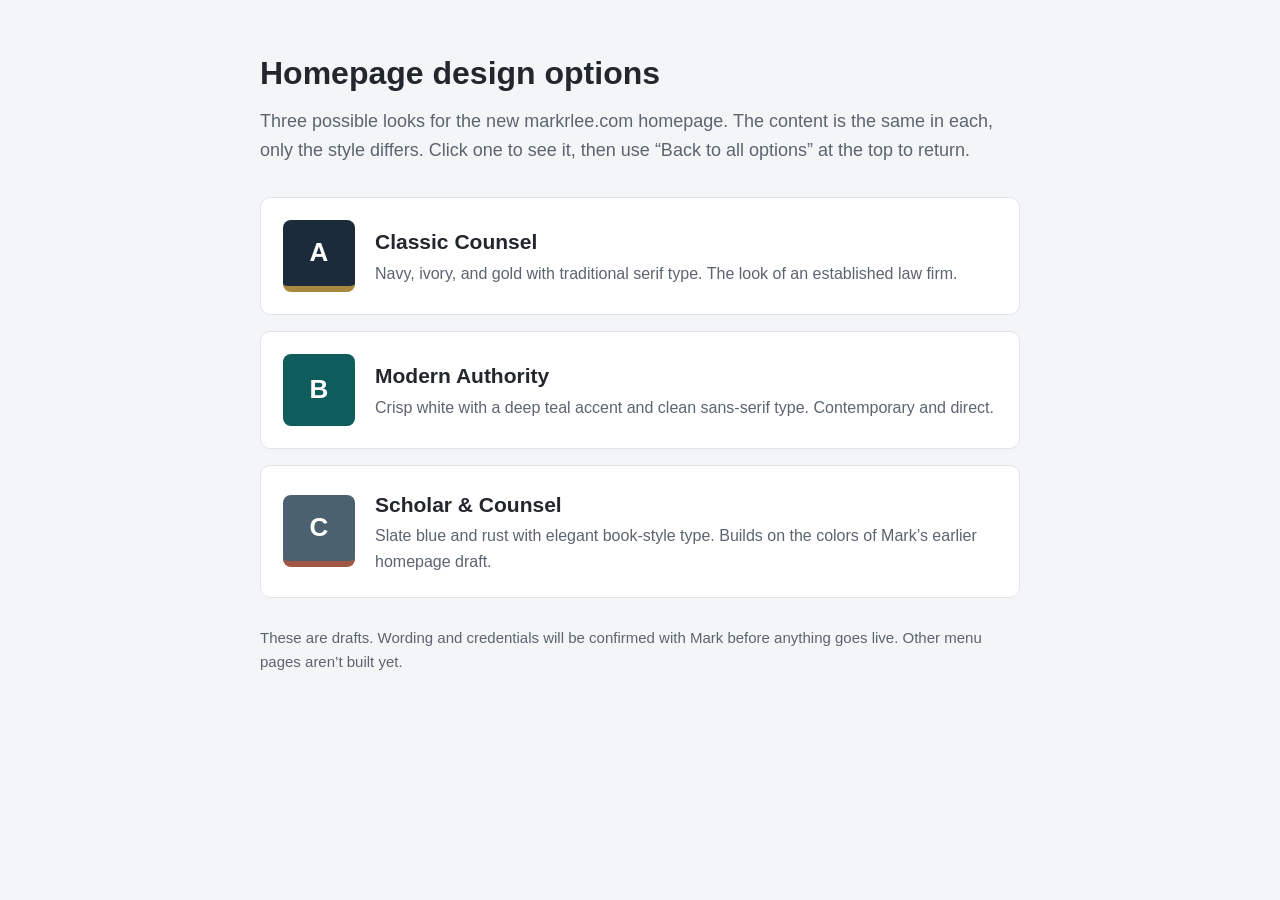
==== mockups/index.html @ a725055d "Add three homepage design mockups for review Classic Counsel, Modern Authority, and Scholar & Counse" ====
<!doctype html>
<html lang="en">
<head>
	<meta charset="utf-8">
	<meta name="viewport" content="width=device-width, initial-scale=1">
	<meta name="robots" content="noindex, nofollow"> <!-- PREVIEW ONLY: remove at launch -->
	<title>Homepage Design Options</title>
	<style>
		* { box-sizing: border-box; margin: 0; padding: 0; }
		body { font-family: "Segoe UI", Arial, sans-serif; font-size: 18px; line-height: 1.6; color: #22272e; background: #f4f5f7; padding: 48px 20px; }
		main { max-width: 760px; margin: 0 auto; }
		h1 { font-size: 32px; margin-bottom: 8px; }
		.intro { color: #5b6470; margin-bottom: 32px; }
		a.option { display: grid; grid-template-columns: 72px 1fr; gap: 20px; align-items: center; background: #fff; border: 1px solid #dfe3e8; border-radius: 10px; padding: 22px; margin-bottom: 16px; text-decoration: none; color: inherit; }
		a.option:hover { border-color: #22272e; }
		.swatch { width: 72px; height: 72px; border-radius: 8px; display: grid; place-items: center; color: #fff; font-size: 26px; font-weight: 700; }
		h2 { font-size: 21px; margin-bottom: 2px; }
		.option p { color: #5b6470; font-size: 16px; }
		.note { margin-top: 28px; font-size: 15px; color: #5b6470; }
	</style>
</head>
<body>
	<main>
		<h1>Homepage design options</h1>
		<p class="intro">Three possible looks for the new markrlee.com homepage. The content is the same in each, only the style differs. Click one to see it, then use “Back to all options” at the top to return.</p>

		<a class="option" href="a-classic.html">
			<span class="swatch" style="background:#1c2b3a;border-bottom:6px solid #a8873e">A</span>
			<span><h2>Classic Counsel</h2><p>Navy, ivory, and gold with traditional serif type. The look of an established law firm.</p></span>
		</a>
		<a class="option" href="b-modern.html">
			<span class="swatch" style="background:#0f5c5c">B</span>
			<span><h2>Modern Authority</h2><p>Crisp white with a deep teal accent and clean sans-serif type. Contemporary and direct.</p></span>
		</a>
		<a class="option" href="c-scholar.html">
			<span class="swatch" style="background:#4c6170;border-bottom:6px solid #a25744">C</span>
			<span><h2>Scholar &amp; Counsel</h2><p>Slate blue and rust with elegant book-style type. Builds on the colors of Mark’s earlier homepage draft.</p></span>
		</a>

		<p class="note">These are drafts. Wording and credentials will be confirmed with Mark before anything goes live. Other menu pages aren’t built yet.</p>
	</main>
</body>
</html>
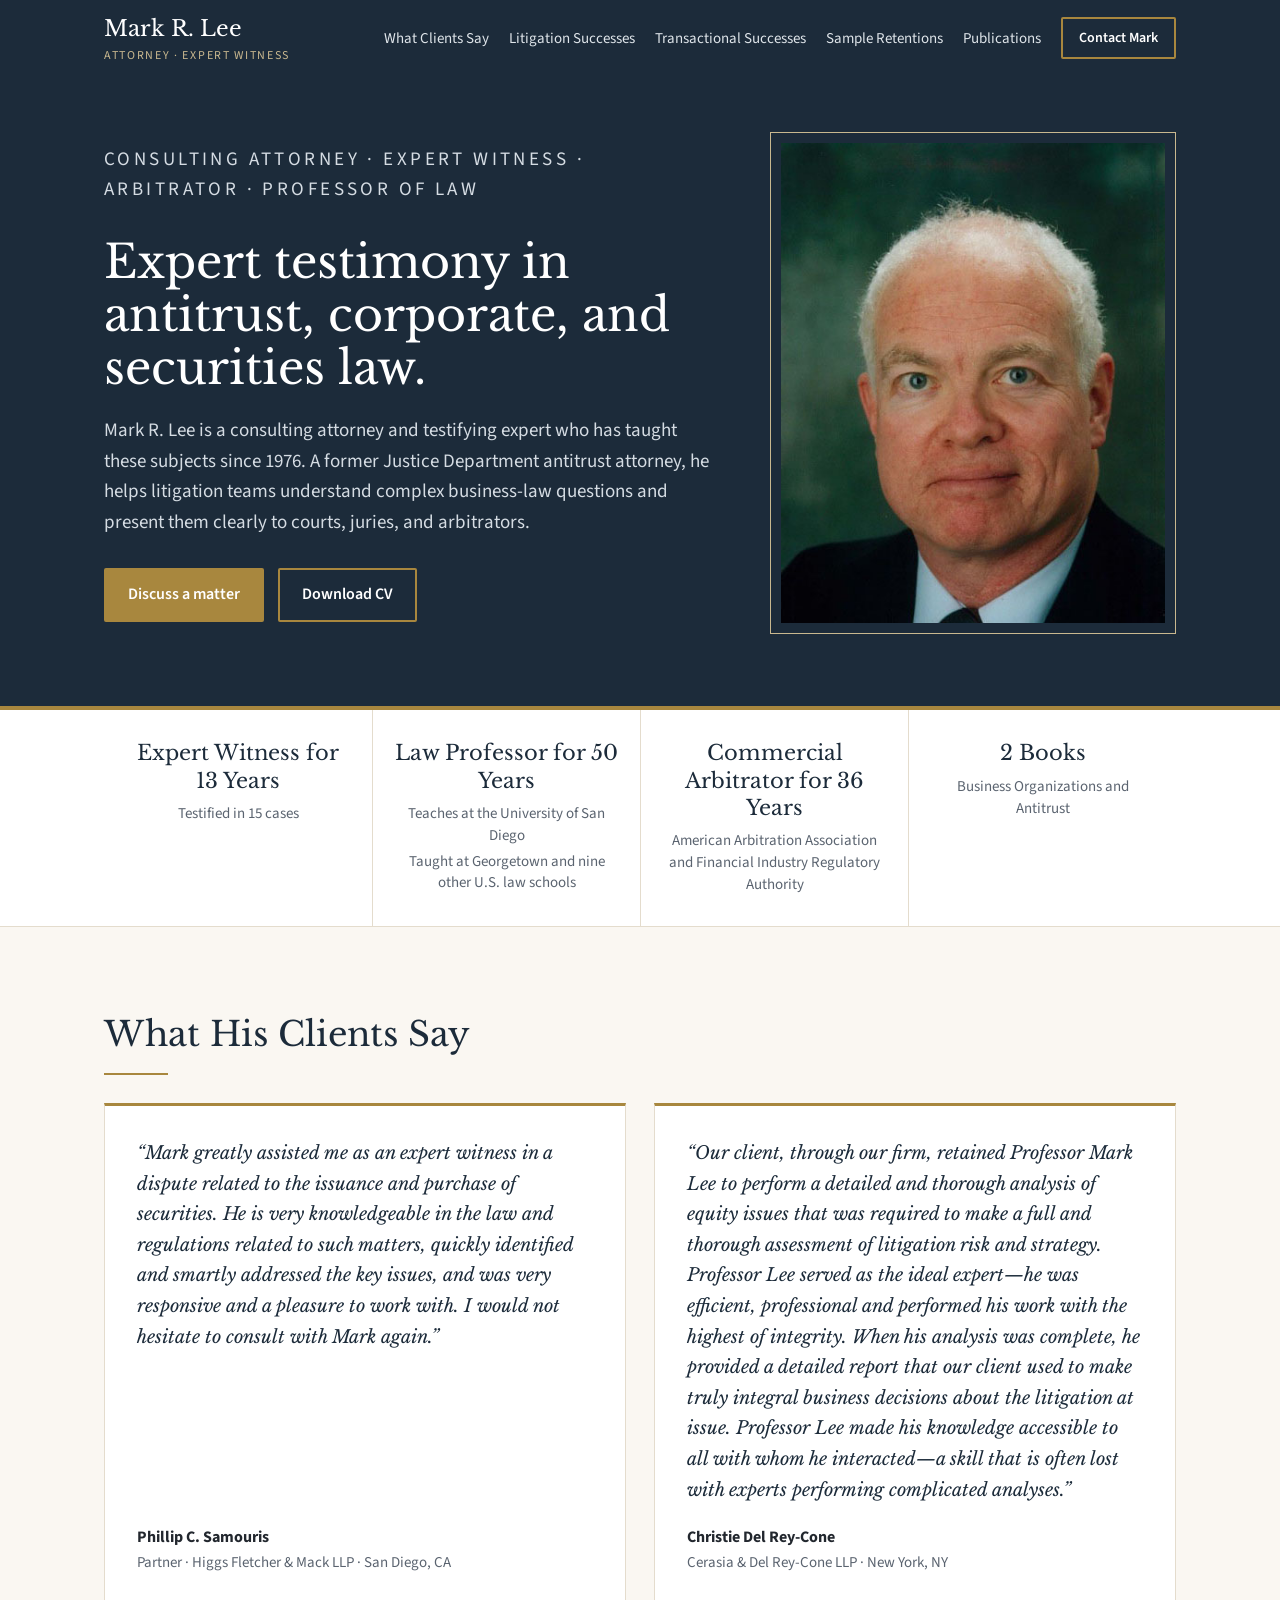
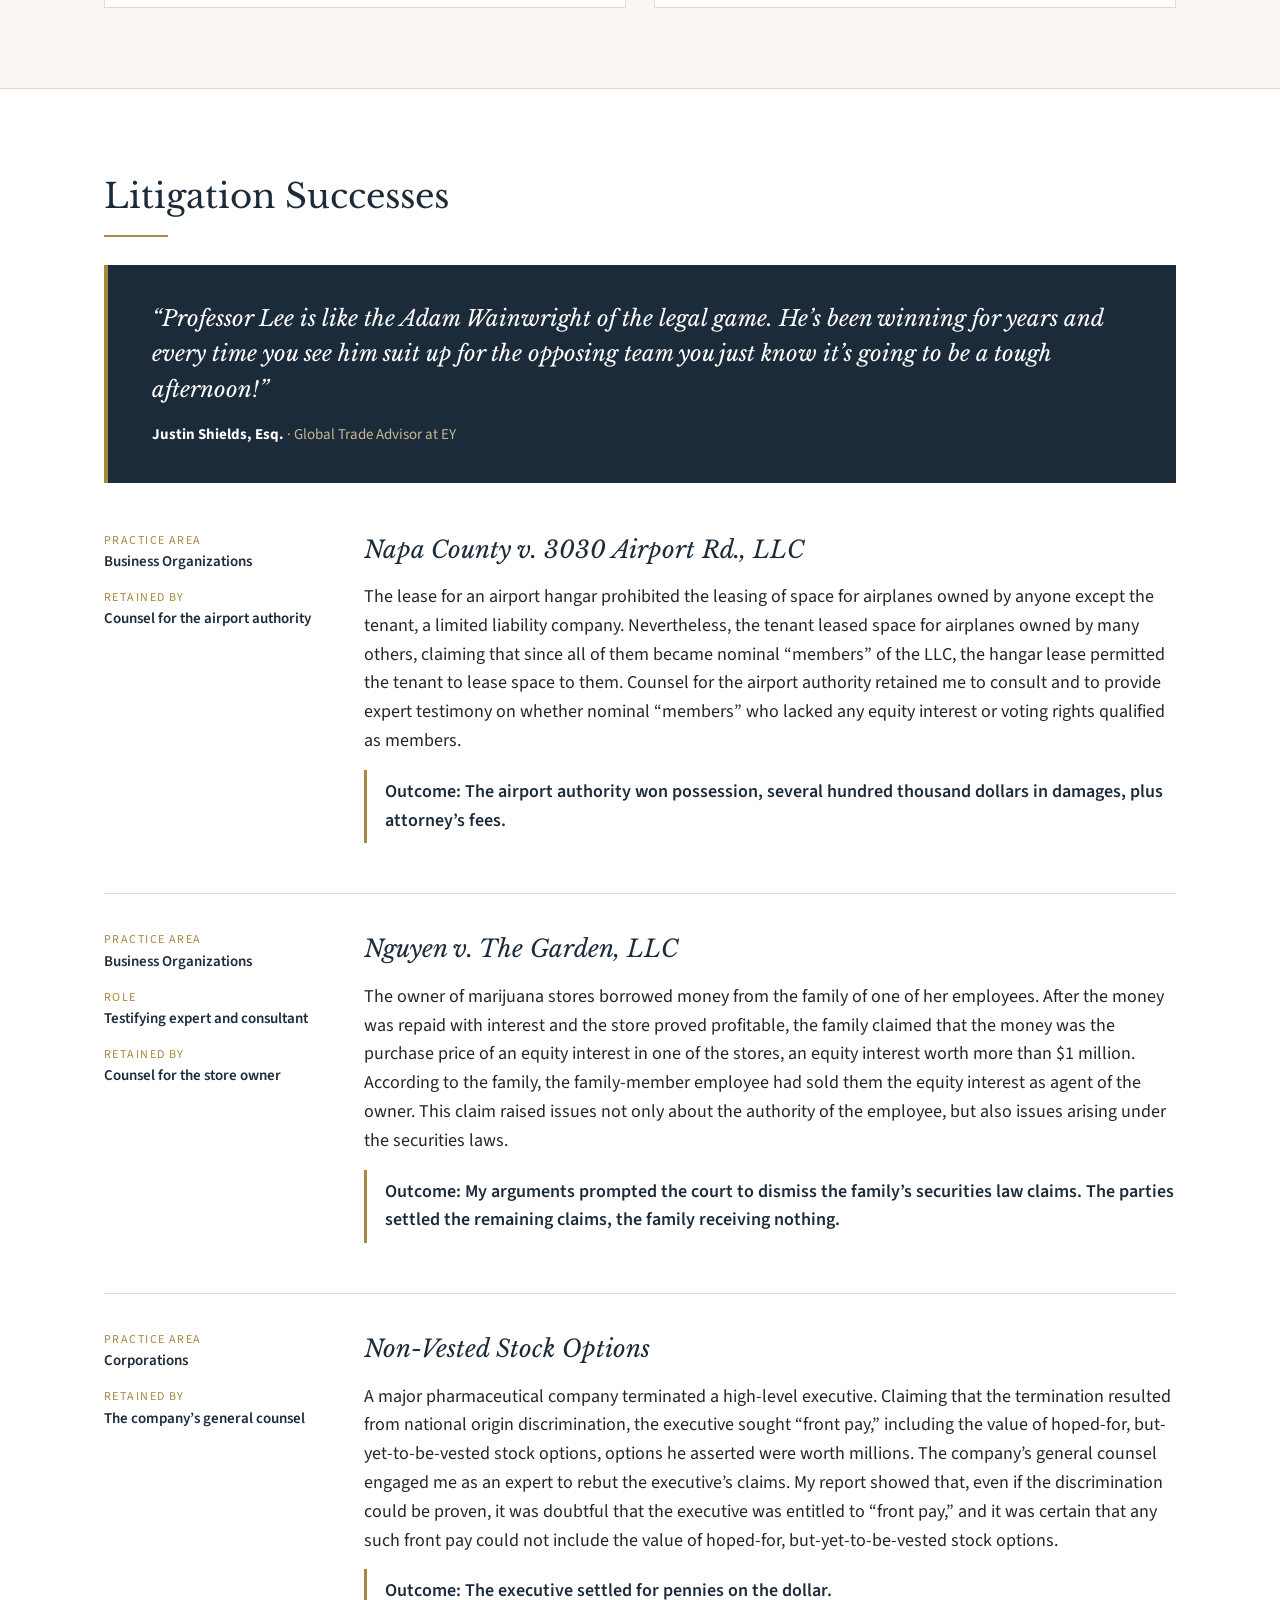
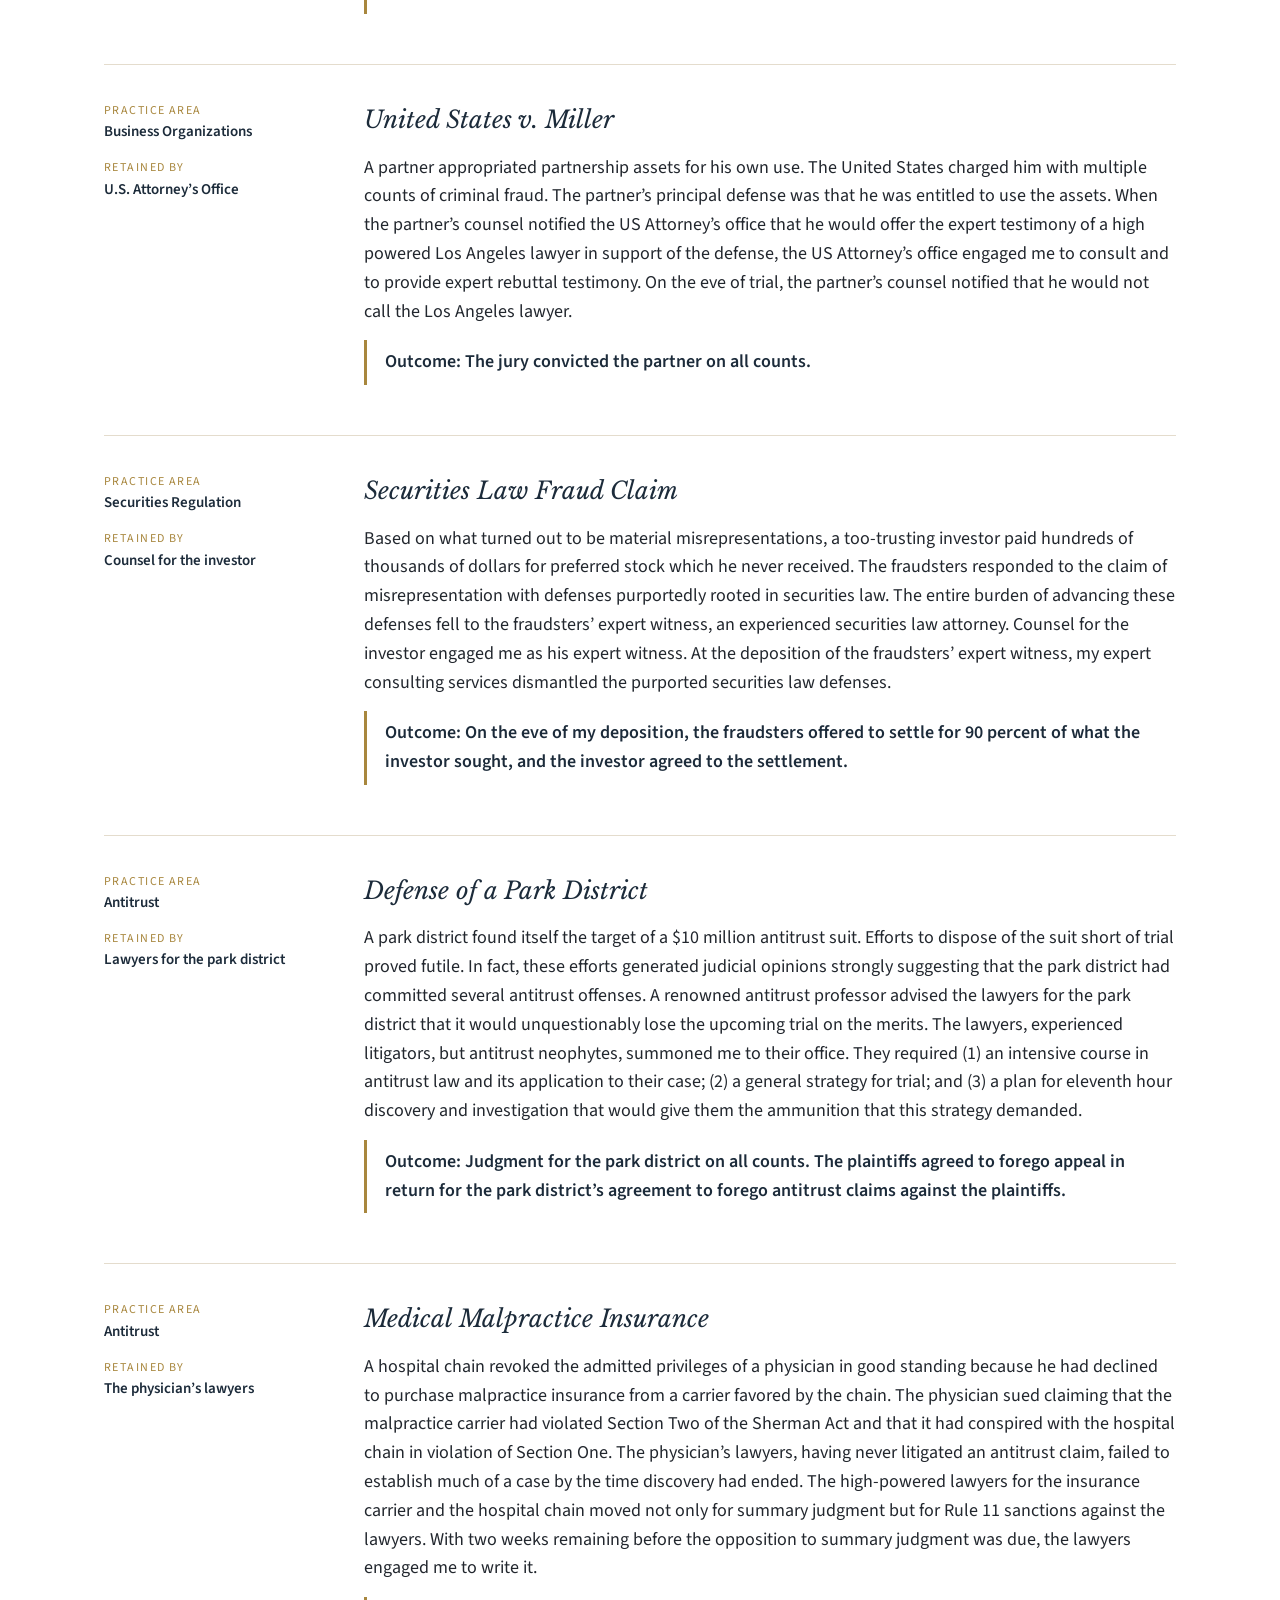
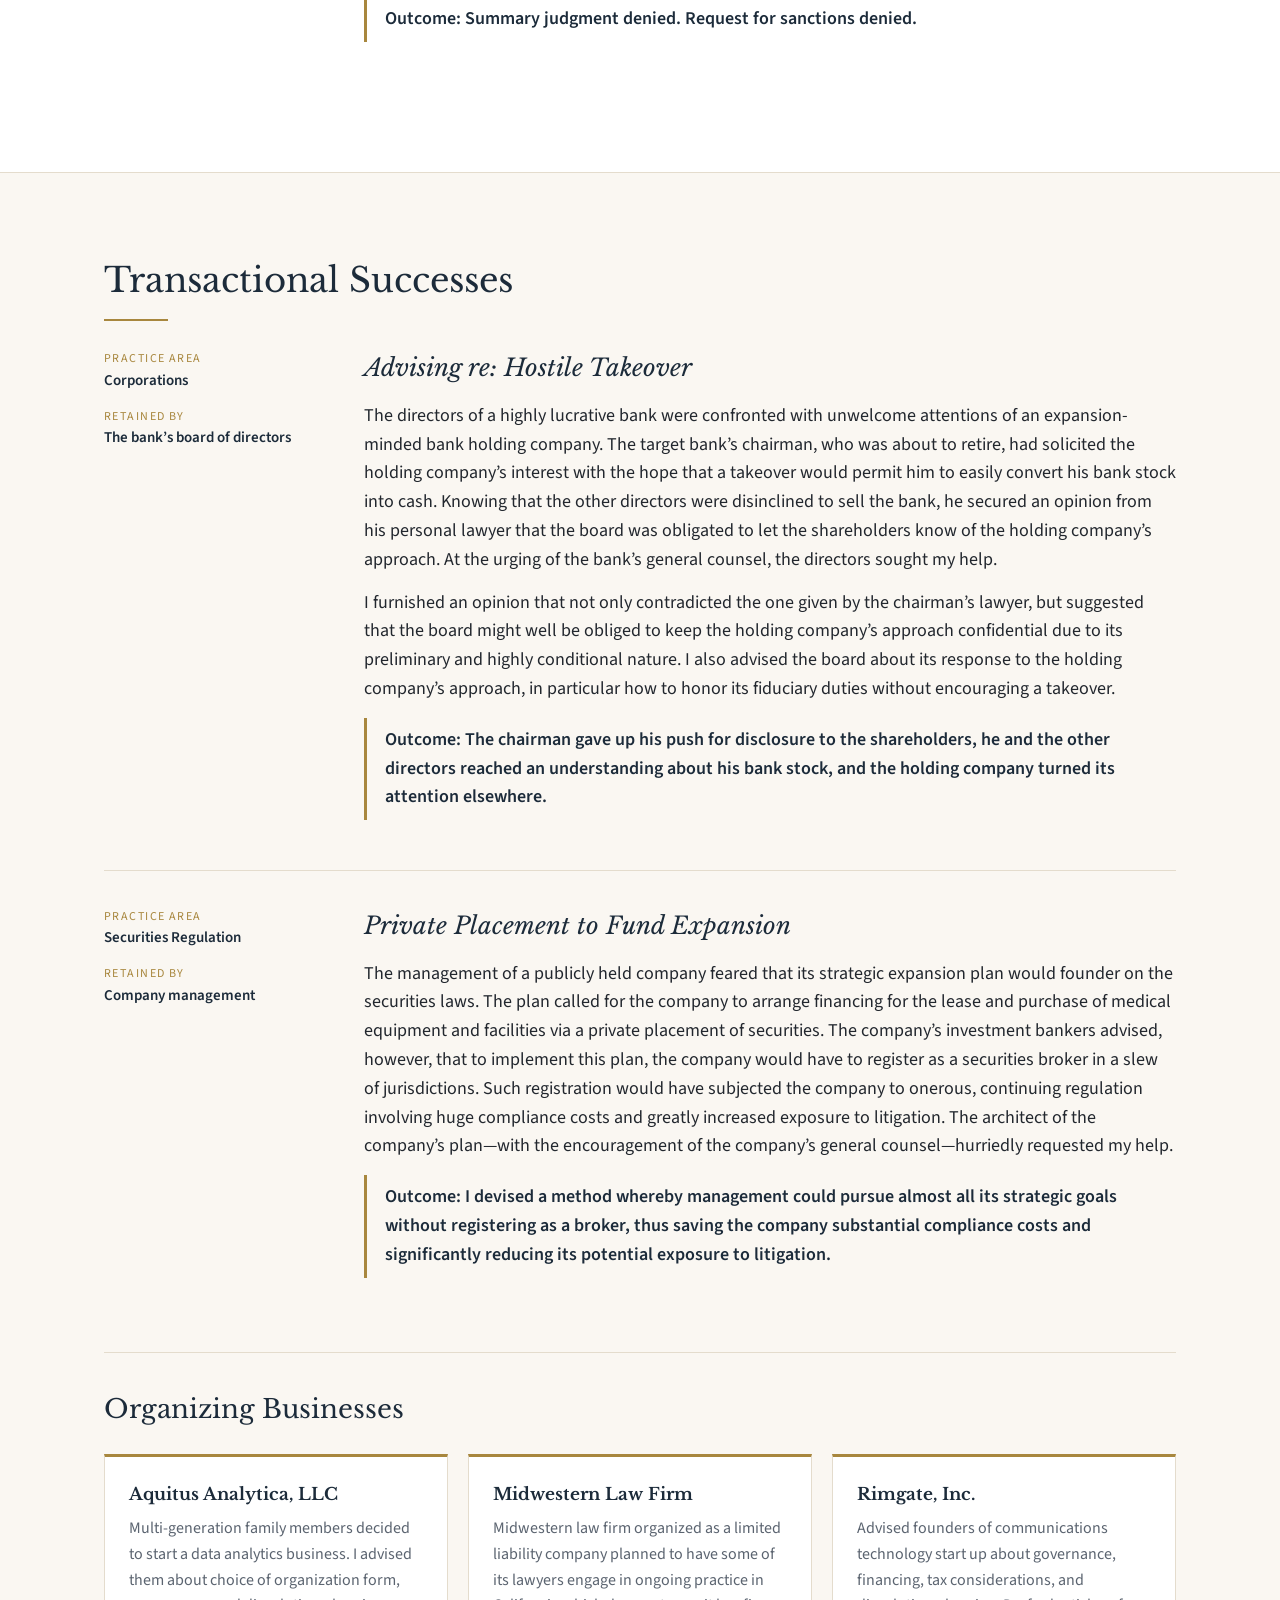
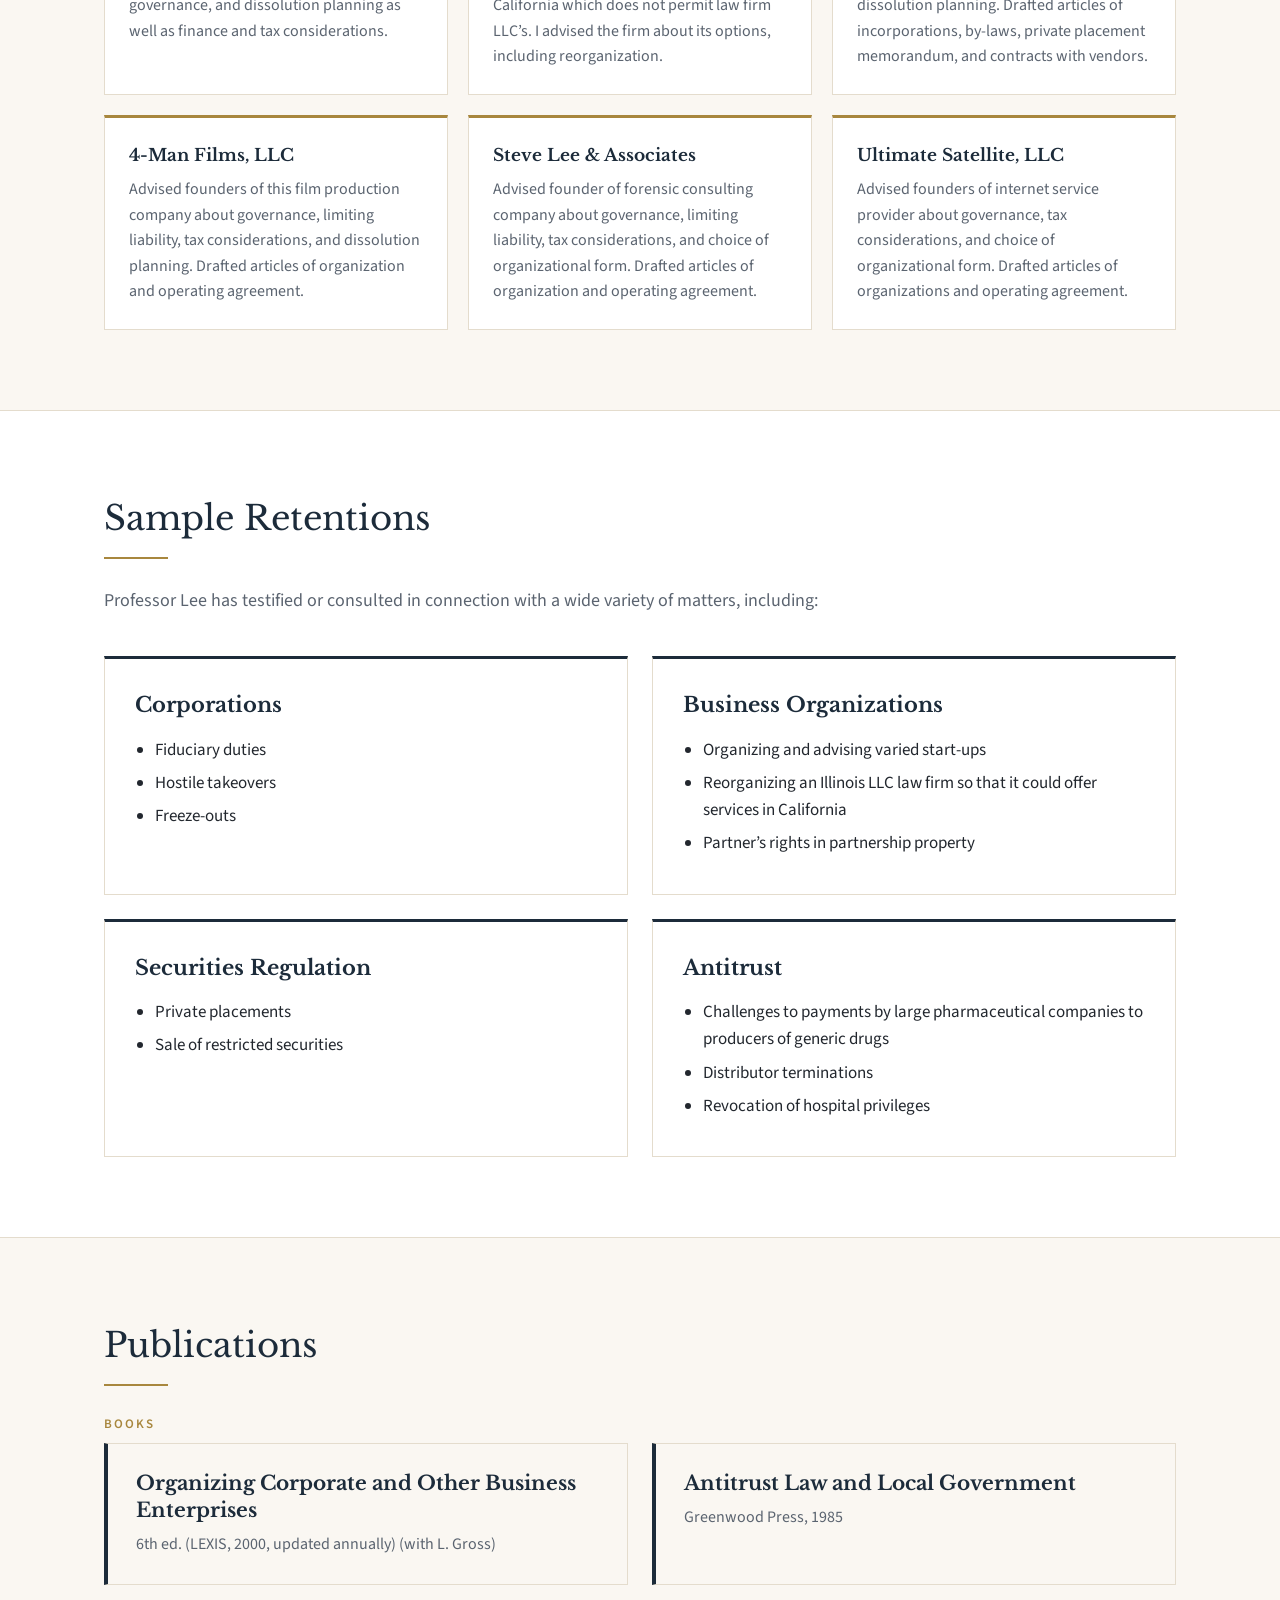
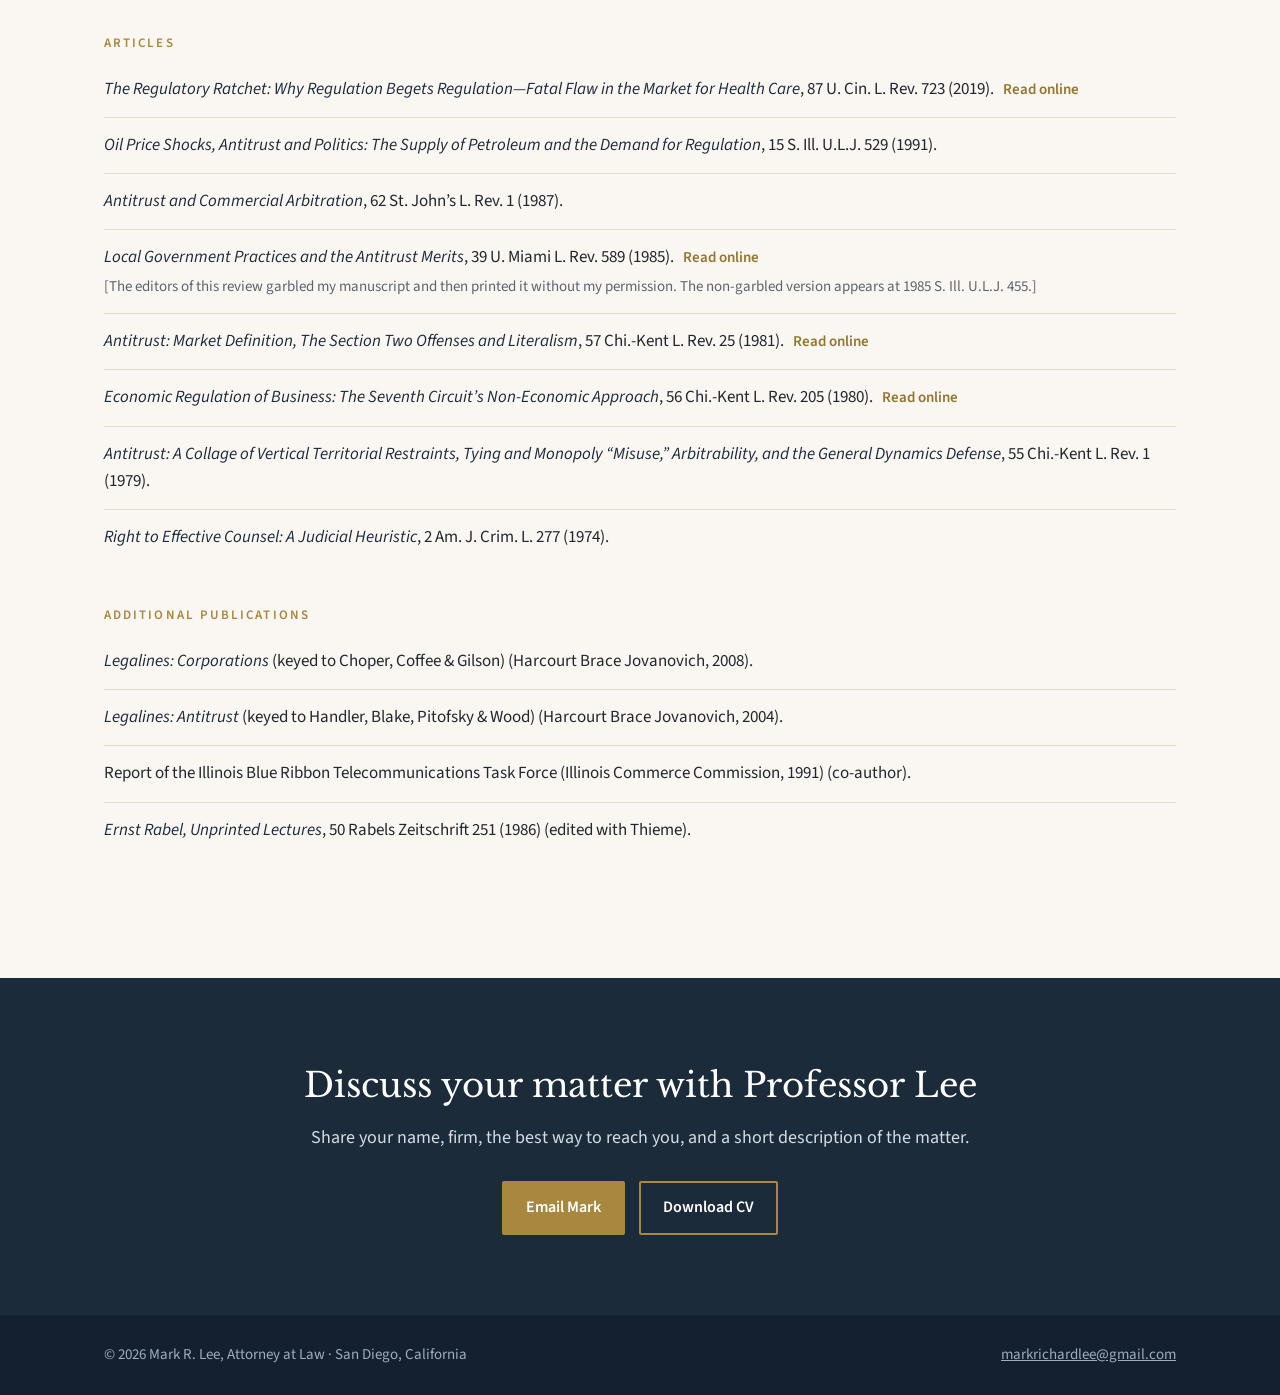
==== commit 9b6d14bb: "Redirect old design mockup pages to the new homepage Co-Authored-By: Claude Opus 5.5 <noreply@anthro" ====
--- a/mockups/index.html
+++ b/mockups/index.html
@@ -3,41 +3,17 @@
 <head>
 	<meta charset="utf-8">
 	<meta name="viewport" content="width=device-width, initial-scale=1">
-	<meta name="robots" content="noindex, nofollow"> <!-- PREVIEW ONLY: remove at launch -->
-	<title>Homepage Design Options</title>
-	<style>
-		* { box-sizing: border-box; margin: 0; padding: 0; }
-		body { font-family: "Segoe UI", Arial, sans-serif; font-size: 18px; line-height: 1.6; color: #22272e; background: #f4f5f7; padding: 48px 20px; }
-		main { max-width: 760px; margin: 0 auto; }
-		h1 { font-size: 32px; margin-bottom: 8px; }
-		.intro { color: #5b6470; margin-bottom: 32px; }
-		a.option { display: grid; grid-template-columns: 72px 1fr; gap: 20px; align-items: center; background: #fff; border: 1px solid #dfe3e8; border-radius: 10px; padding: 22px; margin-bottom: 16px; text-decoration: none; color: inherit; }
-		a.option:hover { border-color: #22272e; }
-		.swatch { width: 72px; height: 72px; border-radius: 8px; display: grid; place-items: center; color: #fff; font-size: 26px; font-weight: 700; }
-		h2 { font-size: 21px; margin-bottom: 2px; }
-		.option p { color: #5b6470; font-size: 16px; }
-		.note { margin-top: 28px; font-size: 15px; color: #5b6470; }
-	</style>
+	<meta name="robots" content="noindex, nofollow">
+	<title>Mark R. Lee</title>
+	<!-- The design mockups have been replaced by the new homepage; send old links there. -->
+	<meta http-equiv="refresh" content="0; url=../">
+	<link rel="canonical" href="../">
+	<script>
+		var map = { '#results': '#litigation', '#expertise': '#retentions', '#contact': '#contact' };
+		location.replace('../' + (map[location.hash] || ''));
+	</script>
 </head>
-<body>
-	<main>
-		<h1>Homepage design options</h1>
-		<p class="intro">Three possible looks for the new markrlee.com homepage. The content is the same in each, only the style differs. Click one to see it, then use “Back to all options” at the top to return.</p>
-
-		<a class="option" href="a-classic.html">
-			<span class="swatch" style="background:#1c2b3a;border-bottom:6px solid #a8873e">A</span>
-			<span><h2>Classic Counsel</h2><p>Navy, ivory, and gold with traditional serif type. The look of an established law firm.</p></span>
-		</a>
-		<a class="option" href="b-modern.html">
-			<span class="swatch" style="background:#0f5c5c">B</span>
-			<span><h2>Modern Authority</h2><p>Crisp white with a deep teal accent and clean sans-serif type. Contemporary and direct.</p></span>
-		</a>
-		<a class="option" href="c-scholar.html">
-			<span class="swatch" style="background:#4c6170;border-bottom:6px solid #a25744">C</span>
-			<span><h2>Scholar &amp; Counsel</h2><p>Slate blue and rust with elegant book-style type. Builds on the colors of Mark’s earlier homepage draft.</p></span>
-		</a>
-
-		<p class="note">These are drafts. Wording and credentials will be confirmed with Mark before anything goes live. Other menu pages aren’t built yet.</p>
-	</main>
+<body style="font-family: Arial, sans-serif; padding: 40px; text-align: center;">
+	<p>This page has moved. <a href="../">Go to Mark R. Lee’s homepage</a>.</p>
 </body>
 </html>
